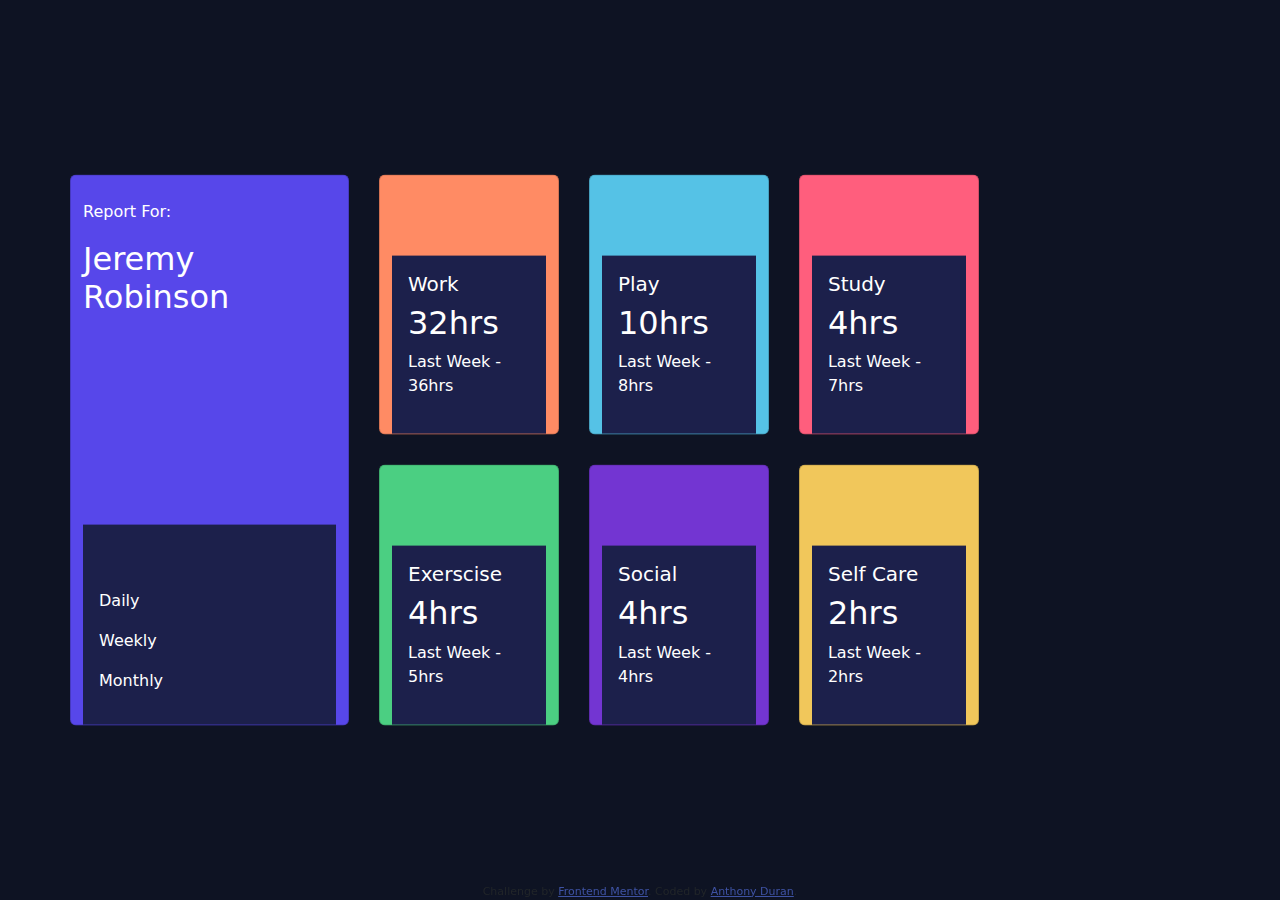
==== index.html @ ed205c8f "Day 1+2" ====
<!DOCTYPE html>
<html lang="en">

<head>
  <meta charset="UTF-8">
  <meta name="viewport" content="width=device-width, initial-scale=1.0">
  <link rel="icon" type="image/png" sizes="32x32" href="./images/favicon-32x32.png">
  <title>Frontend Mentor | Time tracking dashboard</title>
  <link rel="stylesheet" href="./styles/style.css">
  <link href="https://cdn.jsdelivr.net/npm/bootstrap@5.3.3/dist/css/bootstrap.min.css" rel="stylesheet"
    integrity="sha384-QWTKZyjpPEjISv5WaRU9OFeRpok6YctnYmDr5pNlyT2bRjXh0JMhjY6hW+ALEwIH" crossorigin="anonymous">
  <style>
    .attribution {
      font-size: 11px;
      text-align: center;
    }

    .attribution a {
      color: hsl(228, 45%, 44%);
    }
  </style>
</head>

<body>

  <div class="container cr row gp mt3">

    <div class="card bgLC tcw cl3-1" style="width: 18rem;">
      <div></div>
      <br>
      <p>Report For:</p>
      <h2>Jeremy Robinson</h2>
      <div class="card-body tcw bgCR mg2">
        <br>
        <br>
        <p class="clo1">Daily</p>
        <p class="clo1">Weekly</p>
        <p class="clo1">Monthly</p>
      </div>
    </div>

    <div class="cl8 row gp">

      <div class="card bg1 cl3">
        <div></div>
        <div class="card-body tcw bgCR mgT">
          <h5>Work</h5>
          <h2 id="WorkC">32hrs</h2>
          <p id="WorkP">Last Week - 36hrs</p>
        </div>
      </div>

      <div class="card bg2 cl3">
        <div></div>
        <div class="card-body tcw bgCR mgT">
          <h5>Play</h5>
          <h2 id="PlayC">10hrs</h2>
          <p id="PlayP">Last Week - 8hrs</p>
        </div>
      </div>

      <div class="card bg3 cl3">
        <div></div>
        <div class="card-body tcw bgCR mgT">
          <h5>Study</h5>
          <h2 id="StudyC">4hrs</h2>
          <p id="StudyP">Last Week - 7hrs</p>
        </div>
      </div>

      <div class="card bg4 cl3">
        <div></div>
        <div class="card-body tcw bgCR mgT">
          <h5>Exerscise</h5>
          <h2 id="ExerC">4hrs</h2>
          <p id="ExerP">Last Week - 5hrs</p>
        </div>
      </div>

      <div class="card bg5 cl3">
        <div></div>
        <div class="card-body tcw bgCR mgT">
          <h5>Social</h5>
          <h2 id="SociC">4hrs</h2>
          <p id="SociP">Last Week - 4hrs</p>
        </div>
      </div>

      <div class="card bg6 cl3">
        <div></div>
        <div class="card-body tcw bgCR mgT">
          <h5>Self Care</h5>
          <h2 id="SelfC">2hrs</h2>
          <p id="SelfP">Last Week - 2hrs</p>
        </div>
      </div>

    </div>

  </div>

  <footer>
    <div class="attribution footer">
      Challenge by <a href="https://www.frontendmentor.io?ref=challenge" target="_blank">Frontend Mentor</a>.
      Coded by <a href="#">Anthony Duran</a>.
    </div>
  </footer>
  <script src="https://cdn.jsdelivr.net/npm/bootstrap@5.3.3/dist/js/bootstrap.bundle.min.js"
    integrity="sha384-YvpcrYf0tY3lHB60NNkmXc5s9fDVZLESaAA55NDzOxhy9GkcIdslK1eN7N6jIeHz"
    crossorigin="anonymous"></script>
</body>
</html>
---- styles/style.css ----
body{
    background-color: #0E1323 !important;
}

.tcw{
    color: white !important;
}

.bg1{
    background-color: #FF8B64 !important;
}

.bg2{
    background-color: #55C2E6 !important;
}

.bg3{
    background-color: #FF5E7D !important;
}

.bg4{
    background-color: #4BCF82 !important;
}

.bg5{
    background-color: #7335D2 !important;
}

.bg6{
    background-color: #F1C75B !important;
}

.bgCR{
    background-color: #1C204B !important;
}

.bgLC{
    background-color: #5747EA !important;
}

.cr{
    position: absolute;
    top: 50%;
    left: 50%;
    transform: translate(-50%, -50%);
    width: 50%;
}

.footer {
    position: fixed;
    bottom: 0;
    left: 50%;
    transform: translateX(-50%);
    width: 100%;
    text-align: center;
}

.mgT{
    margin-top: 80px;
}

.mg2{
    margin-top: 200px;
}

.mt3{
    margin-top: 10px;
}

.gp{
    gap: 30px;
}

.cl3{
    width: 25% !important;
    box-sizing: border-box !important;
}

.cl3-1{
    width: 25% !important;
    box-sizing: border-box !important;
}

.cl8{
    width: 66.66% !important;
    box-sizing: border-box !important;
}

.clo1{
    width: 100%;
}

@media (max-width: 1000px) {
    .cl3{
        width:100% !important;
    }
    .cl3-1{
        width: 100% !important;
    }
    .cl8{
        width:100% !important;
    }
    .container{
        margin-right:auto !important;
        margin-left: auto !important;
    }
    .clo1{
        width: 33%;
    }
}
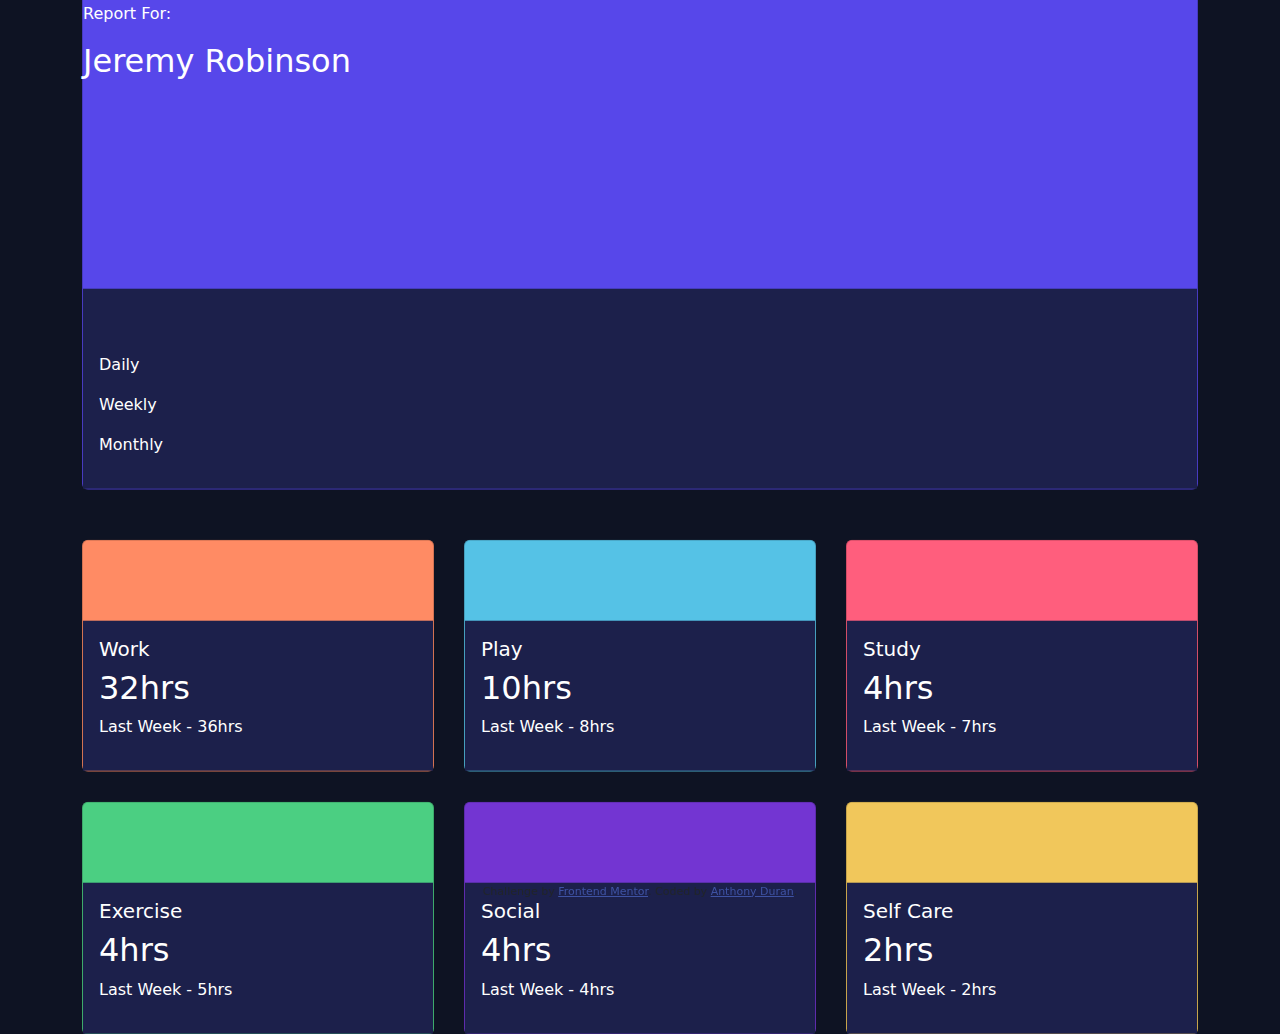
==== commit 0b1219ff: "day 3" ====
--- a/index.html
+++ b/index.html
@@ -1,20 +1,17 @@
 <!DOCTYPE html>
 <html lang="en">
-
 <head>
   <meta charset="UTF-8">
   <meta name="viewport" content="width=device-width, initial-scale=1.0">
   <link rel="icon" type="image/png" sizes="32x32" href="./images/favicon-32x32.png">
   <title>Frontend Mentor | Time tracking dashboard</title>
   <link rel="stylesheet" href="./styles/style.css">
-  <link href="https://cdn.jsdelivr.net/npm/bootstrap@5.3.3/dist/css/bootstrap.min.css" rel="stylesheet"
-    integrity="sha384-QWTKZyjpPEjISv5WaRU9OFeRpok6YctnYmDr5pNlyT2bRjXh0JMhjY6hW+ALEwIH" crossorigin="anonymous">
+  <link href="https://cdn.jsdelivr.net/npm/bootstrap@5.3.3/dist/css/bootstrap.min.css" rel="stylesheet" integrity="sha384-QWTKZyjpPEjISv5WaRU9OFeRpok6YctnYmDr5pNlyT2bRjXh0JMhjY6hW+ALEwIH" crossorigin="anonymous">
   <style>
     .attribution {
       font-size: 11px;
       text-align: center;
     }
-
     .attribution a {
       color: hsl(228, 45%, 44%);
     }
@@ -23,26 +20,24 @@
 
 <body>
 
-  <div class="container cr row gp mt3">
+  <div class="container cr mt3">
 
-    <div class="card bgLC tcw cl3-1" style="width: 18rem;">
+    <div class="card bgLC tcw cl3-1 mt3">
       <div></div>
+      <img src="./Assets/images/image-jeremy.png" alt="" class="Jr-ic">
       <br>
       <p>Report For:</p>
       <h2>Jeremy Robinson</h2>
       <div class="card-body tcw bgCR mg2">
-        <br>
-        <br>
+        <br><br>
         <p class="clo1">Daily</p>
         <p class="clo1">Weekly</p>
         <p class="clo1">Monthly</p>
       </div>
     </div>
 
-    <div class="cl8 row gp">
-
+    <div class="cards-grid">
       <div class="card bg1 cl3">
-        <div></div>
         <div class="card-body tcw bgCR mgT">
           <h5>Work</h5>
           <h2 id="WorkC">32hrs</h2>
@@ -51,7 +46,6 @@
       </div>
 
       <div class="card bg2 cl3">
-        <div></div>
         <div class="card-body tcw bgCR mgT">
           <h5>Play</h5>
           <h2 id="PlayC">10hrs</h2>
@@ -71,7 +65,7 @@
       <div class="card bg4 cl3">
         <div></div>
         <div class="card-body tcw bgCR mgT">
-          <h5>Exerscise</h5>
+          <h5>Exercise</h5>
           <h2 id="ExerC">4hrs</h2>
           <p id="ExerP">Last Week - 5hrs</p>
         </div>
@@ -94,7 +88,6 @@
           <p id="SelfP">Last Week - 2hrs</p>
         </div>
       </div>
-
     </div>
 
   </div>
@@ -105,8 +98,7 @@
       Coded by <a href="#">Anthony Duran</a>.
     </div>
   </footer>
-  <script src="https://cdn.jsdelivr.net/npm/bootstrap@5.3.3/dist/js/bootstrap.bundle.min.js"
-    integrity="sha384-YvpcrYf0tY3lHB60NNkmXc5s9fDVZLESaAA55NDzOxhy9GkcIdslK1eN7N6jIeHz"
-    crossorigin="anonymous"></script>
+  <script src="./scripts/app.js"></script>
+  <script src="https://cdn.jsdelivr.net/npm/bootstrap@5.3.3/dist/js/bootstrap.bundle.min.js" integrity="sha384-YvpcrYf0tY3lHB60NNkmXc5s9fDVZLESaAA55NDzOxhy9GkcIdslK1eN7N6jIeHz" crossorigin="anonymous"></script>
 </body>
 </html>--- a/styles/style.css
+++ b/styles/style.css
@@ -1,44 +1,26 @@
-body{
+body {
     background-color: #0E1323 !important;
 }
 
-.tcw{
-    color: white !important;
-}
+.tcw {color: white !important;}
 
-.bg1{
-    background-color: #FF8B64 !important;
-}
+.bg1 {background-color: #FF8B64 !important;}
 
-.bg2{
-    background-color: #55C2E6 !important;
-}
+.bg2 {background-color: #55C2E6 !important;}
 
-.bg3{
-    background-color: #FF5E7D !important;
-}
+.bg3 {background-color: #FF5E7D !important;}
 
-.bg4{
-    background-color: #4BCF82 !important;
-}
+.bg4 {background-color: #4BCF82 !important;}
 
-.bg5{
-    background-color: #7335D2 !important;
-}
+.bg5 {background-color: #7335D2 !important;}
 
-.bg6{
-    background-color: #F1C75B !important;
-}
+.bg6 {background-color: #F1C75B !important;}
 
-.bgCR{
-    background-color: #1C204B !important;
-}
+.bgCR {background-color: #1C204B !important;}
 
-.bgLC{
-    background-color: #5747EA !important;
-}
+.bgLC {background-color: #5747EA !important;}
 
-.cr{
+.cr {
     position: absolute;
     top: 50%;
     left: 50%;
@@ -55,56 +37,64 @@
     text-align: center;
 }
 
-.mgT{
+.mgT {
     margin-top: 80px;
 }
 
-.mg2{
+.mg2 {
     margin-top: 200px;
 }
 
-.mt3{
-    margin-top: 10px;
+.mt3 {
+    margin-top: 0px;
 }
 
-.gp{
+.gp {
     gap: 30px;
 }
 
-.cl3{
-    width: 25% !important;
-    box-sizing: border-box !important;
+.cl3-1 {
+    grid-column: span 2;
 }
 
-.cl3-1{
-    width: 25% !important;
-    box-sizing: border-box !important;
-}
-
-.cl8{
-    width: 66.66% !important;
-    box-sizing: border-box !important;
-}
-
-.clo1{
+.clo1 {
     width: 100%;
 }
 
+.cards-grid {
+    display: grid;
+    grid-template-columns: repeat(3, 1fr);
+    grid-gap: 30px;
+    margin-top: 50px;
+}
+
+.card {
+    width: 100%;
+}
+
+.Jr-ic{
+    width: 10%;
+}
+
 @media (max-width: 1000px) {
-    .cl3{
-        width:100% !important;
+    .cards-grid {
+        grid-template-columns: 1fr;
+        grid-gap: 20px;
     }
-    .cl3-1{
-        width: 100% !important;
+
+    .cl3-1 {
+        grid-column: span 1;
     }
-    .cl8{
-        width:100% !important;
+    
+    .cr {
+        width: 100%;
     }
-    .container{
-        margin-right:auto !important;
-        margin-left: auto !important;
+    
+    .clo1 {
+        width: 100%;
     }
-    .clo1{
-        width: 33%;
-    }
+
+    .mt3{
+        margin-top: 10px;
+    }    
 }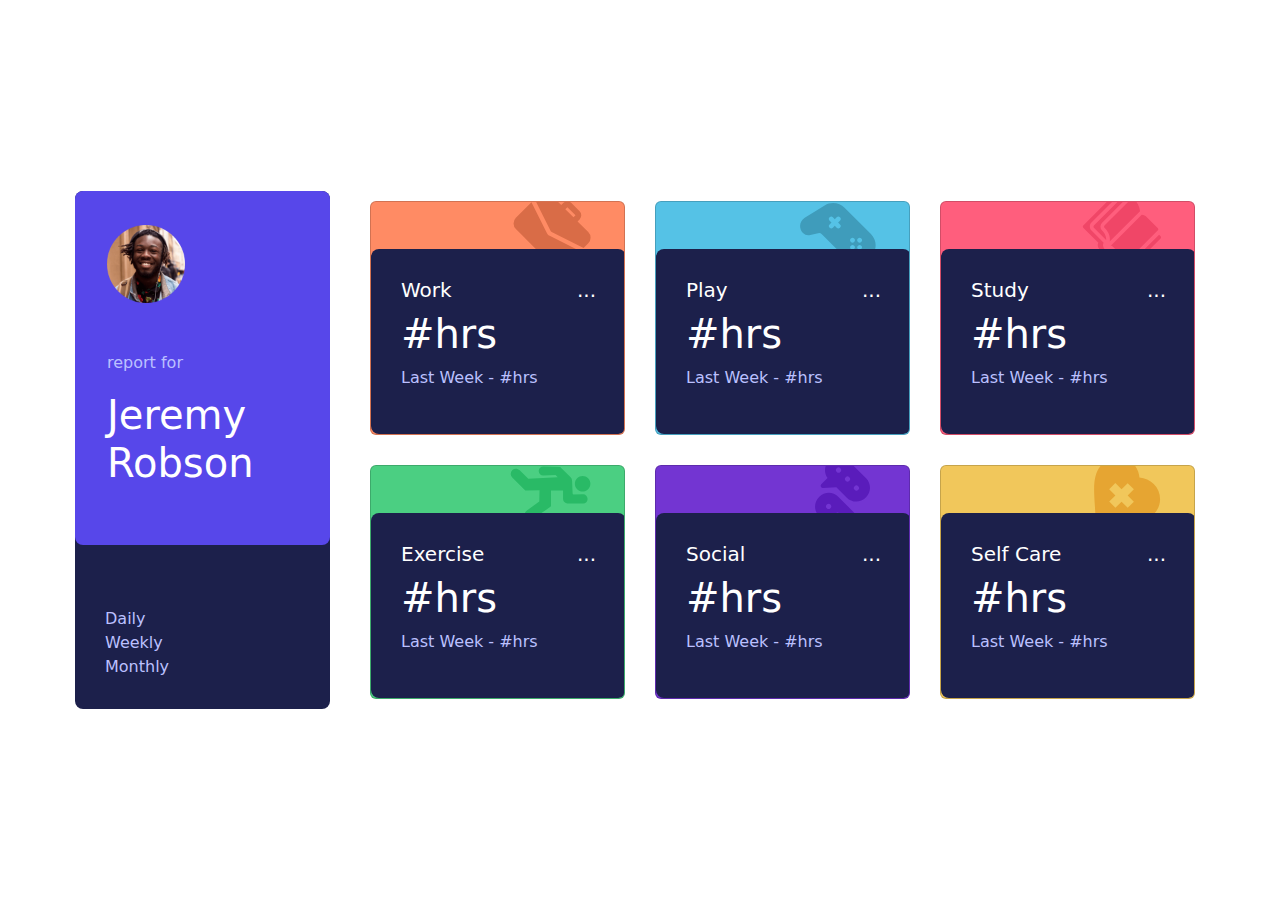
==== commit b360e3c0: "THR Dy AB" ====
--- a/index.html
+++ b/index.html
@@ -20,84 +20,125 @@
 
 <body>
 
-  <div class="container cr mt3">
+  <div class="cntr-grd">
+    <div class="grid-container">
+  
+      <div class="big-card bgCR">
+        <div class="card-content">
+          <button class="text-button1 clo1 spCl" id="dayBtn">Daily</button>
+          <br>
+          <button class="text-button2 clo1 spCl" id="weekBtn">Weekly</button>
+          <br>
+          <button class="text-button3 clo1 spCl" id="monthBtn">Monthly</button>
+        </div>
 
-    <div class="card bgLC tcw cl3-1 mt3">
-      <div></div>
-      <img src="./Assets/images/image-jeremy.png" alt="" class="Jr-ic">
-      <br>
-      <p>Report For:</p>
-      <h2>Jeremy Robinson</h2>
-      <div class="card-body tcw bgCR mg2">
-        <br><br>
-        <p class="clo1">Daily</p>
-        <p class="clo1">Weekly</p>
-        <p class="clo1">Monthly</p>
-      </div>
-    </div>
-
-    <div class="cards-grid">
-      <div class="card bg1 cl3">
-        <div class="card-body tcw bgCR mgT">
-          <h5>Work</h5>
-          <h2 id="WorkC">32hrs</h2>
-          <p id="WorkP">Last Week - 36hrs</p>
+        <div class="overlay-large-card bgLC">
+          <img src="./Assets/images/image-jeremy.png" alt="" class="imgRS">
+          <br>
+          <br>
+          <br>
+          <P class="spCl">report for</P>
+          <h1>Jeremy Robson</h1>
         </div>
       </div>
 
-      <div class="card bg2 cl3">
-        <div class="card-body tcw bgCR mgT">
-          <h5>Play</h5>
-          <h2 id="PlayC">10hrs</h2>
-          <p id="PlayP">Last Week - 8hrs</p>
+
+      <div class="small-cards">
+        <div class="card bg1">
+          <div class="card-content">
+            <img src="./Assets/images/icon-work.svg" alt="" class="bgimRs1">
+          </div>
+          
+          <div class="overlay-small-card bgCR">
+            <div class="text-container">
+              <h5 class="left-text">Work</h5>
+              <h5 class="right-text">...</h5>
+            </div>
+            <h1 id="WorkC">#hrs</h1>
+            <p class="spCl" id="WorkP">Last Week - #hrs</p>
+          </div>
         </div>
-      </div>
-
-      <div class="card bg3 cl3">
-        <div></div>
-        <div class="card-body tcw bgCR mgT">
-          <h5>Study</h5>
-          <h2 id="StudyC">4hrs</h2>
-          <p id="StudyP">Last Week - 7hrs</p>
+  
+        <div class="card bg2">
+          <div class="card-content">
+            <img src="./Assets/images/icon-play.svg" alt="" class="bgimRs2">
+          </div>
+          
+          <div class="overlay-small-card bgCR">
+            <div class="text-container">
+              <h5>Play</h5>
+              <h5>...</h5>
+            </div>
+            <h1 id="PlayC">#hrs</h1>
+            <p class="spCl" id="PlayP">Last Week - #hrs</p>
+          </div>
         </div>
-      </div>
-
-      <div class="card bg4 cl3">
-        <div></div>
-        <div class="card-body tcw bgCR mgT">
-          <h5>Exercise</h5>
-          <h2 id="ExerC">4hrs</h2>
-          <p id="ExerP">Last Week - 5hrs</p>
+  
+        <div class="card bg3">
+          <div class="card-content">
+            <img src="./Assets/images/icon-study.svg" alt="" class="bgimRs3">
+          </div>
+          
+          <div class="overlay-small-card bgCR">
+            <div class="text-container">
+              <h5>Study</h5>
+              <h5>...</h5>
+            </div>
+            <h1 id="StudyC">#hrs</h1>
+            <p class="spCl" id="StudyP">Last Week - #hrs</p>
+          </div>
         </div>
-      </div>
-
-      <div class="card bg5 cl3">
-        <div></div>
-        <div class="card-body tcw bgCR mgT">
-          <h5>Social</h5>
-          <h2 id="SociC">4hrs</h2>
-          <p id="SociP">Last Week - 4hrs</p>
+  
+        <div class="card bg4">
+          <div class="card-content bg">
+            <img src="./Assets/images/icon-exercise.svg" alt="" class="bgimRs4">
+          </div>
+          
+          <div class="overlay-small-card bgCR">
+            <div class="text-container">
+              <h5>Exercise</h5>
+              <h5>...</h5>
+            </div>
+            <h1 id="ExerC">#hrs</h1>
+            <p class="spCl" id="ExerP">Last Week - #hrs</p>
+          </div>
         </div>
-      </div>
-
-      <div class="card bg6 cl3">
-        <div></div>
-        <div class="card-body tcw bgCR mgT">
-          <h5>Self Care</h5>
-          <h2 id="SelfC">2hrs</h2>
-          <p id="SelfP">Last Week - 2hrs</p>
+  
+        <div class="card bg5">
+          <div class="card-content">
+            <img src="./Assets/images/icon-social.svg" alt="" class="bgimRs5">
+          </div>
+          
+          <div class="overlay-small-card bgCR">
+            <div class="text-container">
+              <h5>Social</h5>
+              <h5>...</h5>
+            </div>
+            <h1 id="SociC">#hrs</h1>
+            <p class="spCl" id="SociP">Last Week - #hrs</p>
+          </div>
+        </div>
+  
+        <div class="card bg6">
+          <div class="card-content">
+            <img src="./Assets/images/icon-self-care.svg" alt="" class="bgimRs6">
+          </div>
+          
+          <div class="overlay-small-card bgCR">
+            <div class="text-container">
+              <h5>Self Care</h5>
+              <h5>...</h5>
+            </div>
+            <h1 id="SelfC">#hrs</h1>
+            <p class="spCl" id="SelfP">Last Week - #hrs</p>
+          </div>
         </div>
       </div>
     </div>
+  </div>  
 
-  </div>
 
-  <footer>
-    <div class="attribution footer">
-      Challenge by <a href="https://www.frontendmentor.io?ref=challenge" target="_blank">Frontend Mentor</a>.
-      Coded by <a href="#">Anthony Duran</a>.
-    </div>
-  </footer>
+
   <script src="./scripts/app.js"></script>
   <script src="https://cdn.jsdelivr.net/npm/bootstrap@5.3.3/dist/js/bootstrap.bundle.min.js" integrity="sha384-YvpcrYf0tY3lHB60NNkmXc5s9fDVZLESaAA55NDzOxhy9GkcIdslK1eN7N6jIeHz" crossorigin="anonymous"></script>
 </body>
--- a/styles/style.css
+++ b/styles/style.css
@@ -1,100 +1,159 @@
-body {
-    background-color: #0E1323 !important;
+.grid-container {
+  display: grid;
+  grid-template-columns: auto 1fr;
+  grid-template-rows: auto;
+  gap: 30px;
+  padding: 20px;
 }
 
-.tcw {color: white !important;}
-
-.bg1 {background-color: #FF8B64 !important;}
-
-.bg2 {background-color: #55C2E6 !important;}
-
-.bg3 {background-color: #FF5E7D !important;}
-
-.bg4 {background-color: #4BCF82 !important;}
-
-.bg5 {background-color: #7335D2 !important;}
-
-.bg6 {background-color: #F1C75B !important;}
-
-.bgCR {background-color: #1C204B !important;}
-
-.bgLC {background-color: #5747EA !important;}
-
-.cr {
-    position: absolute;
-    top: 50%;
-    left: 50%;
-    transform: translate(-50%, -50%);
-    width: 50%;
+.cntr-grd {
+  display: flex;
+  justify-content: center;
+  align-items: center;
+  height: 100vh;
 }
 
-.footer {
-    position: fixed;
-    bottom: 0;
-    left: 50%;
-    transform: translateX(-50%);
-    width: 100%;
-    text-align: center;
+
+.big-card {
+  padding: 20px;
+  display: flex;
+  align-items: end;
+  height: 518px;
+  width: 255px;
+  color: #fff;
+  border-radius: 8px;
+  position: relative; 
 }
 
-.mgT {
-    margin-top: 80px;
-}
-
-.mg2 {
-    margin-top: 200px;
-}
-
-.mt3 {
-    margin-top: 0px;
-}
-
-.gp {
-    gap: 30px;
-}
-
-.cl3-1 {
-    grid-column: span 2;
-}
-
-.clo1 {
-    width: 100%;
-}
-
-.cards-grid {
-    display: grid;
-    grid-template-columns: repeat(3, 1fr);
-    grid-gap: 30px;
-    margin-top: 50px;
+.small-cards {
+  display: grid;
+  grid-template-columns: repeat(3, 1fr);
+  grid-template-rows: repeat(2, 1fr);
+  gap: 10px;
 }
 
 .card {
-    width: 100%;
+  width: 255px;
+  height: 244px;
+  padding: 15px;
+  text-align: left;
+  border-radius: 8px;
+  margin: 10px;
+  position: relative;
+  overflow: hidden;
 }
 
-.Jr-ic{
-    width: 10%;
+.card-content {
+  position: relative;
+  padding: 10px;
+  text-align: left;
 }
 
-@media (max-width: 1000px) {
-    .cards-grid {
-        grid-template-columns: 1fr;
-        grid-gap: 20px;
-    }
+.overlay-small-card, .overlay-large-card {
+  position: absolute;
+  width: 255px;
+  color: white !important;
+  border-radius: 8px;
+}
 
-    .cl3-1 {
-        grid-column: span 1;
-    }
-    
-    .cr {
-        width: 100%;
-    }
-    
-    .clo1 {
-        width: 100%;
-    }
+.overlay-small-card {
+  height: 185px;
+  left: 0;
+  right: 0;
+  bottom: 0;
+  padding-left: 30px;
+  padding-right: 30px;
+  padding-top: 29px;
+}
 
-    .mt3{
-        margin-top: 10px;
-    }    
-}+.overlay-large-card {
+  height: 354px; 
+  left: 0;
+  right: 0;
+  top: 0;
+  padding-left: 32px;
+  padding-right: 32px;
+  padding-top: 34px;
+}
+
+.text-button1, .text-button2, .text-button3 {
+  all: unset;
+  display: inline;
+  color: inherit;
+  font: inherit;
+  cursor: pointer;
+}
+
+.text-button1:hover, .text-button2:hover, .text-button3:hover {
+  color: #fff;
+}
+
+.text-container {
+  display: flex; 
+  justify-content: space-between; 
+  width: 100%;
+}
+
+
+.imgRS{
+  width: 78px;
+  height:78px;
+}
+
+.bgimRs1{
+  position: absolute;
+  top: calc(50% - 35px);
+  right: 18px;
+  transform-origin: center;
+  width: 78px;
+  height: 78px;
+}
+
+.bgimRs2{
+  position: absolute;
+  top: calc(50% - 25px);
+  right: 18px;
+  transform-origin: center;
+}
+
+.bgimRs3{
+  position: absolute;
+  top: calc(50% - 35px);
+  right: 18px;
+  transform-origin: center;
+}
+
+.bgimRs4{
+  position: absolute;
+  top: calc(50% - 25px);
+  right: 18px;
+  transform-origin: center;
+}
+
+.bgimRs5{
+  position: absolute;
+  top: calc(50% - 40px);
+  right: 18px;
+  transform-origin: center;
+}
+
+.bgimRs6{
+  position: absolute;
+  top: calc(50% - 35px);
+  right: 18px;
+  transform-origin: center;
+}
+
+
+.spCl{
+  color: #BBC0FF;
+}
+
+.bg1 { background-color: #FF8B64 !important; }
+.bg2 { background-color: #55C2E6 !important; }
+.bg3 { background-color: #FF5E7D !important; }
+.bg4 { background-color: #4BCF82 !important; }
+.bg5 { background-color: #7335D2 !important; }
+.bg6 { background-color: #F1C75B !important; }
+.bgCR { background-color: #1C204B !important; }
+.bgLC { background-color: #5747EA !important; }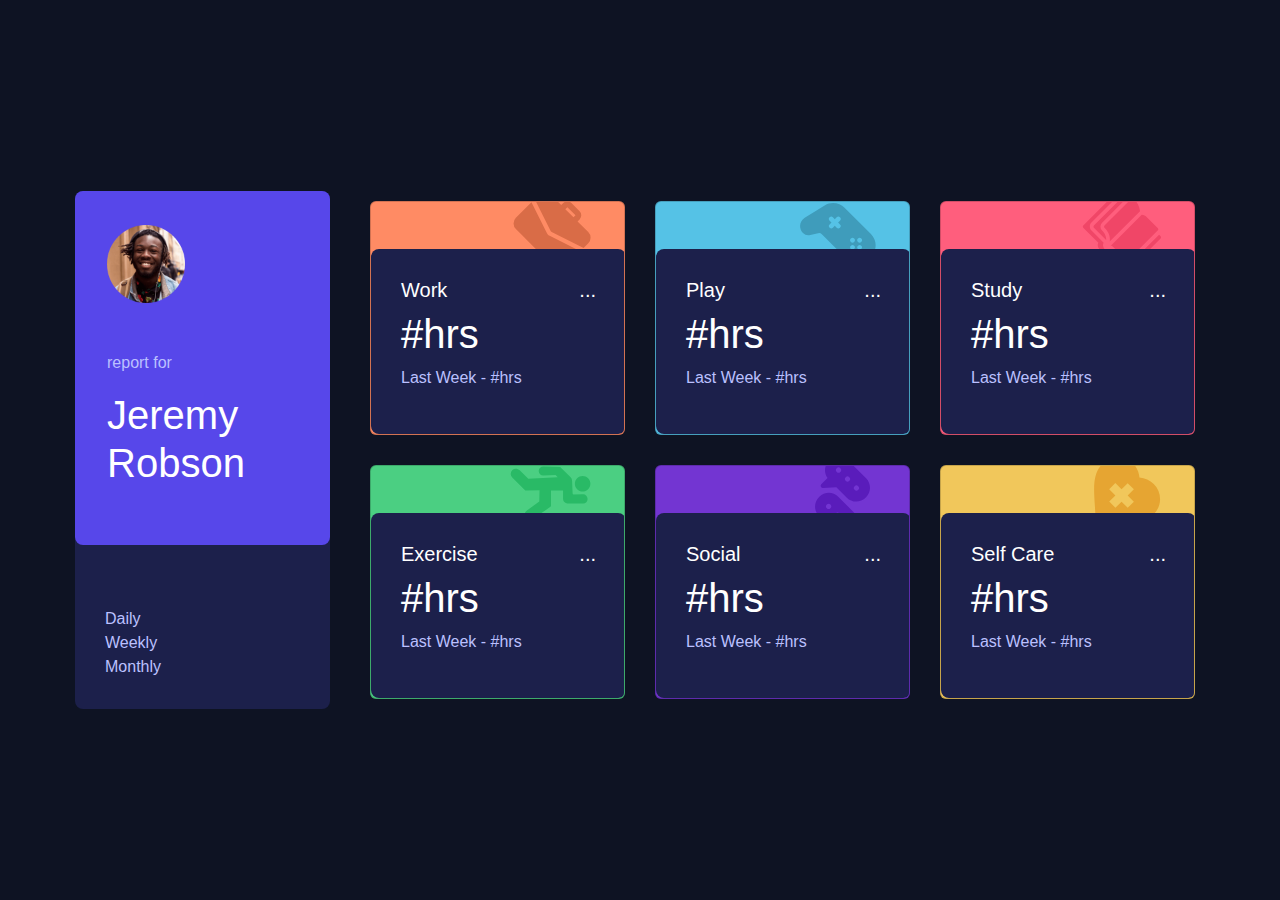
==== commit ebdce6c5: "+attempt Resp" ====
--- a/index.html
+++ b/index.html
@@ -24,7 +24,7 @@
     <div class="grid-container">
   
       <div class="big-card bgCR">
-        <div class="card-content">
+        <div class="card-content arr-inf">
           <button class="text-button1 clo1 spCl" id="dayBtn">Daily</button>
           <br>
           <button class="text-button2 clo1 spCl" id="weekBtn">Weekly</button>
@@ -37,8 +37,8 @@
           <br>
           <br>
           <br>
-          <P class="spCl">report for</P>
-          <h1>Jeremy Robson</h1>
+          <P class="spCl T-RF">report for</P>
+          <h1 class="T-JR">Jeremy Robson</h1>
         </div>
       </div>
 
--- a/styles/style.css
+++ b/styles/style.css
@@ -1,3 +1,10 @@
+body{
+  background-color: #0E1323 !important;
+  font-family: 'Rubik', sans-serif !important;
+}
+
+@import url('https://fonts.googleapis.com/css2?family=Rubik:ital,wght@0,300..900;1,300..900&display=swap');
+
 .grid-container {
   display: grid;
   grid-template-columns: auto 1fr;
@@ -66,6 +73,10 @@
   padding-top: 29px;
 }
 
+.overlay-small-card:hover {
+  filter: brightness(1.5);
+}
+
 .overlay-large-card {
   height: 354px; 
   left: 0;
@@ -156,4 +167,66 @@
 .bg5 { background-color: #7335D2 !important; }
 .bg6 { background-color: #F1C75B !important; }
 .bgCR { background-color: #1C204B !important; }
-.bgLC { background-color: #5747EA !important; }+.bgLC { background-color: #5747EA !important; }
+
+@media (max-width: 768px) {
+  .grid-container {
+    grid-template-columns: 1fr;
+  }
+
+  .small-cards {
+    grid-template-columns: 1fr;
+    grid-template-rows: repeat(6, auto);
+  }
+
+  .big-card {
+    width: 100%;
+    height: auto;
+  }
+
+  .card {
+    width: 100%;
+  }
+
+  .overlay-small-card, .overlay-large-card {
+    width: 100%;
+  }
+
+  .imgRS {
+    width: 64px;
+    height: 64px;
+  }
+
+  .text-container {
+    flex-direction: column;
+    align-items: center;
+  }
+
+  .text-button1, .text-button2, .text-button3 {
+    font-size: 14px;
+  }
+  .cntr-grd {
+    align-items: start;
+    height: 100vh;
+  }
+  .T-RF{
+    font-size: 10px;
+  }
+  .T-JR{
+    font-size: 20px;
+  }
+  .card{
+    width: 327px;
+    height: 160px;
+  }
+  .big-card{
+    height: 203px;
+  }
+  .overlay-large-card{
+    width: 327px;
+    height: 133px;
+  }
+  .arr-inf{
+    flex-direction: row;
+  }
+}